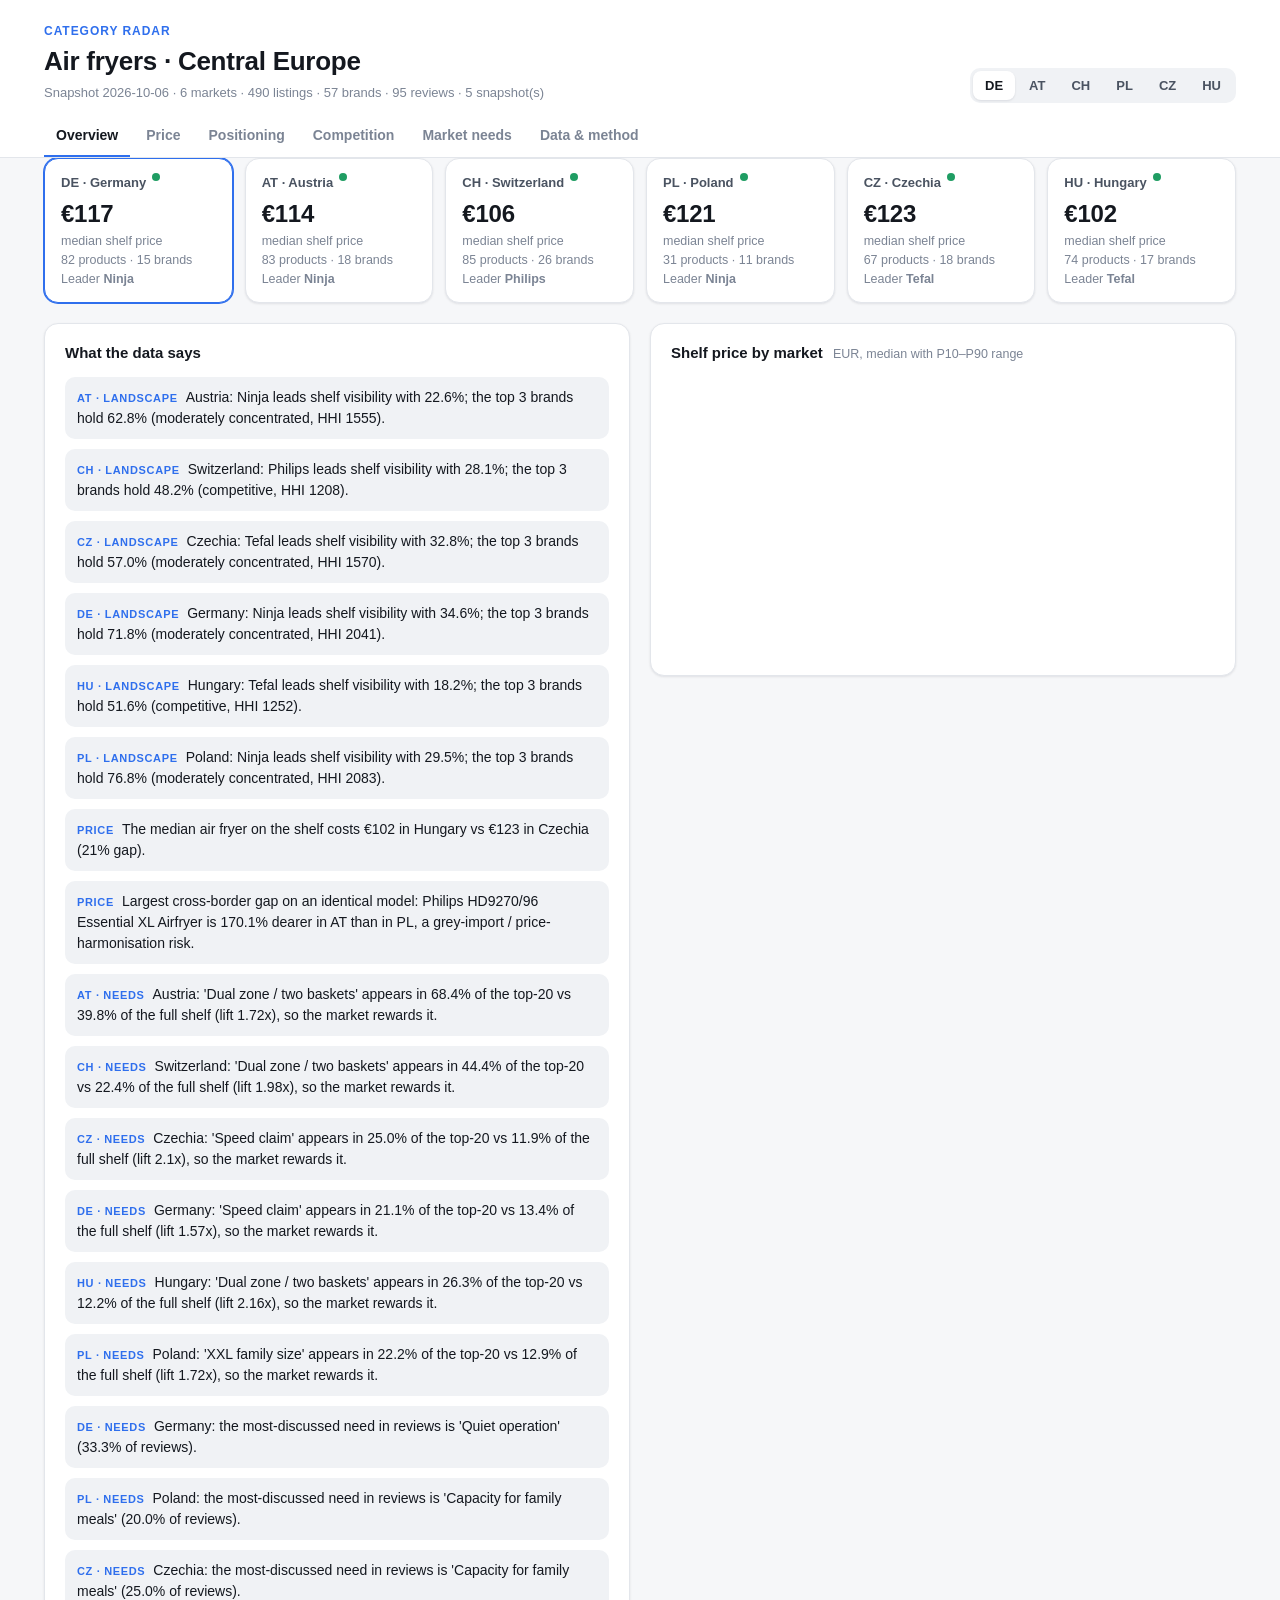
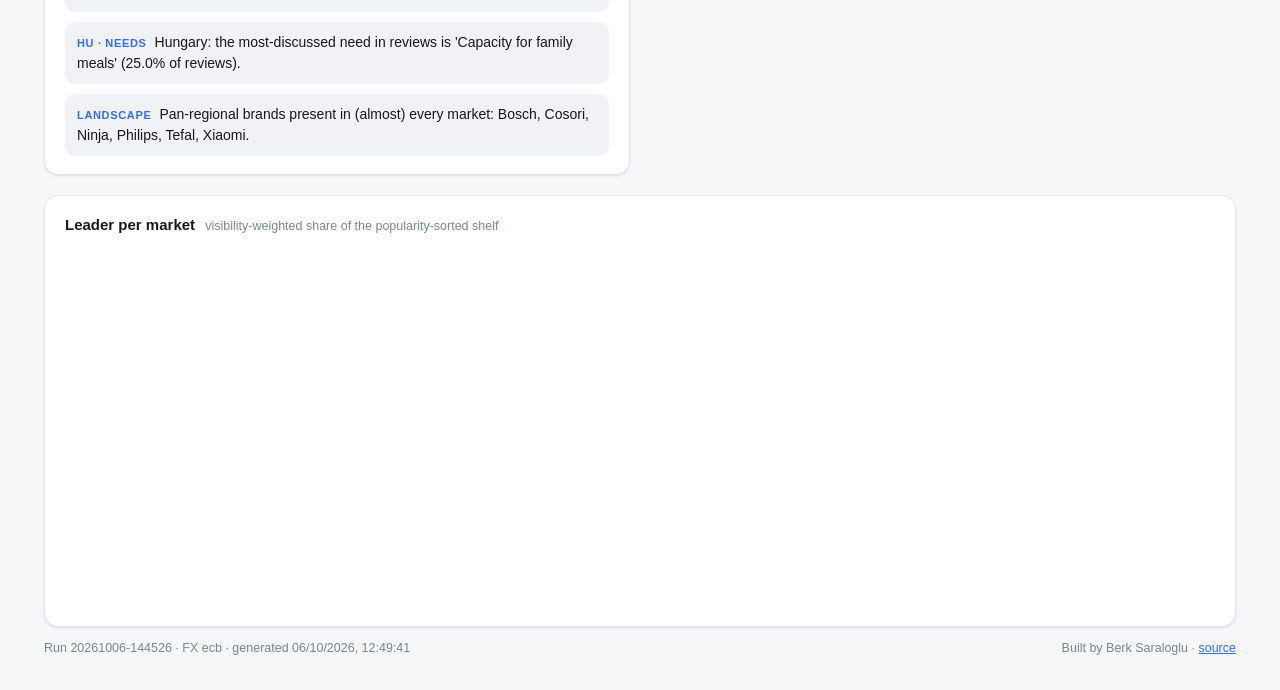
==== site/index.html @ dec70d58 "feat: initial commit for category-radar with Central Europe scrapers and intelligence dashboard" ====
<!doctype html>
<html lang="en">
<head>
  <meta charset="utf-8">
  <meta name="viewport" content="width=device-width, initial-scale=1">
  <title>Category Radar · Air fryers in Central Europe</title>
  <meta name="description" content="Price, positioning, competitive landscape and market needs for air fryers across DE, AT, CH, PL, CZ and HU, built from public shelf data.">
  <link rel="icon" href="data:image/svg+xml,%3Csvg xmlns='http://www.w3.org/2000/svg' viewBox='0 0 32 32'%3E%3Ccircle cx='16' cy='16' r='14' fill='none' stroke='%232f6fed' stroke-width='3'/%3E%3Ccircle cx='16' cy='16' r='7' fill='none' stroke='%232f6fed' stroke-width='3'/%3E%3Cpath d='M16 16 L27 7' stroke='%232f6fed' stroke-width='3'/%3E%3C/svg%3E">
  <link rel="stylesheet" href="styles.css">
</head>
<body>
  <div id="sample-banner" class="banner" hidden>Synthetic sample data for layout preview only. Run <code>radar run</code> to load real market data.</div>

  <header class="top">
    <div class="wrap">
      <div class="title-row">
        <div>
          <p class="eyebrow">Category Radar</p>
          <h1 id="title">Air fryers · Central Europe</h1>
          <p class="sub" id="subtitle">Loading…</p>
        </div>
        <div class="market-picker" role="radiogroup" aria-label="Market" id="market-picker"></div>
      </div>
      <nav class="tabs" role="tablist" id="tabs">
        <button role="tab" data-tab="overview" aria-selected="true">Overview</button>
        <button role="tab" data-tab="price">Price</button>
        <button role="tab" data-tab="positioning">Positioning</button>
        <button role="tab" data-tab="landscape">Competition</button>
        <button role="tab" data-tab="needs">Market needs</button>
        <button role="tab" data-tab="data">Data &amp; method</button>
      </nav>
    </div>
  </header>

  <main class="wrap">
    <!-- OVERVIEW -->
    <section data-panel="overview">
      <div class="kpis" id="kpis"></div>
      <div class="grid two">
        <article class="card">
          <h2>What the data says</h2>
          <ul class="insights" id="insights"></ul>
        </article>
        <article class="card">
          <h2>Shelf price by market <span class="hint">EUR, median with P10–P90 range</span></h2>
          <div class="chart"><canvas id="c-market-price"></canvas></div>
        </article>
      </div>
      <article class="card">
        <h2>Leader per market <span class="hint">visibility-weighted share of the popularity-sorted shelf</span></h2>
        <div class="chart tall"><canvas id="c-leaders"></canvas></div>
      </article>
    </section>

    <!-- PRICE -->
    <section data-panel="price" hidden>
      <div class="grid two">
        <article class="card">
          <h2>Price distribution · <span class="mk"></span> <span class="hint">EUR, number of products</span></h2>
          <div class="chart"><canvas id="c-hist"></canvas></div>
        </article>
        <article class="card">
          <h2>Price trend <span class="hint">median of the top 20, EUR</span></h2>
          <div class="chart"><canvas id="c-trend"></canvas></div>
          <p class="note" id="trend-note"></p>
        </article>
      </div>
      <article class="card">
        <h2>Brand price index <span class="hint">brand median ÷ market median × 100; 100 = market median</span></h2>
        <div class="table-wrap"><table class="heat" id="t-index"></table></div>
      </article>
      <article class="card">
        <h2>Same model, different price <span class="hint">identical models in 3+ markets, EUR at ECB rates</span></h2>
        <div class="table-wrap"><table id="t-cross"></table></div>
      </article>
      <div class="grid two">
        <article class="card">
          <h2>Price ladder · <span class="mk"></span></h2>
          <div class="table-wrap scroll"><table id="t-ladder"></table></div>
        </article>
        <article class="card">
          <h2>Price movers <span class="hint">±5% or more since the previous snapshot</span></h2>
          <div class="table-wrap scroll"><table id="t-movers"></table></div>
        </article>
      </div>
    </section>

    <!-- POSITIONING -->
    <section data-panel="positioning" hidden>
      <article class="card">
        <div class="card-head">
          <h2>Brand positioning map · <span class="mk"></span> <span class="hint">bubble size = shelf visibility</span></h2>
          <label class="select">Y axis
            <select id="y-metric">
              <option value="avg_rating">Average user rating</option>
              <option value="claims_per_product">Claims per product (feature richness)</option>
              <option value="median_capacity_l">Median capacity (litres)</option>
              <option value="dual_zone_share">Dual-zone share (%)</option>
            </select>
          </label>
        </div>
        <div class="chart xl"><canvas id="c-map"></canvas></div>
        <p class="note">X axis: price index (100 = market median). Top-right is premium and well rated. Bottom-right is premium priced without the proof to back it.</p>
      </article>
      <div class="grid two">
        <article class="card">
          <h2>Claim ownership · <span class="mk"></span> <span class="hint">% of each brand's range carrying the claim</span></h2>
          <div class="table-wrap"><table class="heat" id="t-claims"></table></div>
        </article>
        <article class="card">
          <h2>Tier mix · <span class="mk"></span> <span class="hint">products per price tier</span></h2>
          <div class="chart tall"><canvas id="c-tiers"></canvas></div>
        </article>
      </div>
    </section>

    <!-- LANDSCAPE -->
    <section data-panel="landscape" hidden>
      <article class="card">
        <h2>Share of shelf vs share of voice · <span class="mk"></span> <span class="hint">visibility share vs share of all user ratings</span></h2>
        <div class="chart tall"><canvas id="c-shares"></canvas></div>
      </article>
      <div class="grid two">
        <article class="card">
          <h2>Concentration by market <span class="hint">HHI on visibility share; above 2,500 is highly concentrated</span></h2>
          <div class="chart"><canvas id="c-hhi"></canvas></div>
        </article>
        <article class="card">
          <h2>Brand footprint <span class="hint">pan-regional players vs local champions</span></h2>
          <div class="table-wrap scroll"><table class="matrix" id="t-footprint"></table></div>
        </article>
      </div>
      <article class="card">
        <h2>Brand scorecard · <span class="mk"></span></h2>
        <div class="table-wrap"><table id="t-brands"></table></div>
      </article>
    </section>

    <!-- NEEDS -->
    <section data-panel="needs" hidden>
      <div class="grid two">
        <article class="card">
          <h2>What the shelf rewards · <span class="mk"></span> <span class="hint">share of top-20 vs whole shelf</span></h2>
          <div class="chart tall"><canvas id="c-lift"></canvas></div>
          <p class="note">Lift above 1.0x means the feature is over-represented among the best sellers (revealed preference).</p>
        </article>
        <article class="card">
          <h2>What buyers talk about · <span class="mk"></span> <span class="hint">% of reviews mentioning each need</span></h2>
          <div class="chart tall"><canvas id="c-salience"></canvas></div>
          <p class="note" id="salience-note"></p>
        </article>
      </div>
      <div class="grid two">
        <article class="card">
          <h2>Capacity sweet spot</h2>
          <div class="table-wrap"><table id="t-capacity"></table></div>
        </article>
        <article class="card">
          <h2>Hard demand signals <span class="hint">units bought in the last 90 days (Ceneo)</span></h2>
          <div class="table-wrap scroll"><table id="t-demand"></table></div>
        </article>
      </div>
    </section>

    <!-- DATA -->
    <section data-panel="data" hidden>
      <article class="card">
        <h2>Channels in this snapshot</h2>
        <div class="table-wrap"><table id="t-channels"></table></div>
      </article>
      <article class="card">
        <h2>Method</h2>
        <dl class="method">
          <dt>Shelf</dt><dd>Each market's dominant price-comparison engine (or its leading retailer), category page sorted by popularity. List position is treated as popularity rank.</dd>
          <dt>Visibility share</dt><dd>Brand share of the shelf, weighted 1/log₂(rank+1): rank 1 counts 1.0, rank 3 counts 0.5, rank 15 counts 0.25.</dd>
          <dt>Share of voice</dt><dd>Brand share of all user ratings on the shelf, a proxy for installed base and historic sales.</dd>
          <dt>Price index</dt><dd>Brand median price ÷ market median price × 100, using the lowest offer price per product and ECB reference rates.</dd>
          <dt>Price tiers</dt><dd>Percentiles within each market: Entry ≤ P25 &lt; Mainstream ≤ P60 &lt; Premium ≤ P90 &lt; Super-premium.</dd>
          <dt>Claims</dt><dd>Multilingual (DE/PL/CS/HU) regex taxonomy run over titles, spec lines and retailer copy. Defined in the category YAML.</dd>
          <dt>Feature lift</dt><dd>Share of top-20 products carrying a claim ÷ share of all products carrying it.</dd>
          <dt>Market needs</dt><dd>Review texts from the top products' structured data (schema.org), tagged with a multilingual needs lexicon. Salience = % of reviews mentioning the need.</dd>
          <dt>Ethics</dt><dd>Public pages only, robots.txt respected, ≥4 s between requests per host, no logins, no CAPTCHA or bot-wall circumvention. Blocked channels are reported, not forced.</dd>
        </dl>
      </article>
      <article class="card">
        <div class="card-head">
          <h2>All listings · <span class="mk"></span></h2>
          <input type="search" id="q" placeholder="Filter by brand or model…" aria-label="Filter listings">
        </div>
        <div class="table-wrap scroll tall"><table id="t-listings"></table></div>
      </article>
    </section>
  </main>

  <footer class="wrap foot">
    <span id="foot-meta"></span>
    <span>Built by Berk Saraloglu · <a href="https://github.com/saralogy/category-radar">source</a></span>
  </footer>

  <script src="vendor/chart.umd.min.js"></script>
  <script src="app.js"></script>
</body>
</html>
---- site/styles.css ----
:root {
  --bg: #f6f7f9;
  --surface: #ffffff;
  --surface-2: #f0f2f5;
  --ink: #14181f;
  --ink-2: #4a5361;
  --ink-3: #7b8494;
  --line: #e3e6eb;
  --accent: #2f6fed;
  --accent-soft: #e6eefe;
  --good: #1f9d63;
  --bad: #d64545;
  --warn: #c98a12;
  --radius: 14px;
  --shadow: 0 1px 2px rgba(16, 24, 40, .04), 0 1px 3px rgba(16, 24, 40, .06);
  --font: ui-sans-serif, -apple-system, BlinkMacSystemFont, "Segoe UI", Inter, Roboto, "Helvetica Neue", Arial, sans-serif;
  --mono: ui-monospace, SFMono-Regular, Menlo, Consolas, monospace;
  color-scheme: light;
}
@media (prefers-color-scheme: dark) {
  :root:not([data-theme="light"]) {
    --bg: #0e1116; --surface: #161a21; --surface-2: #1d222b; --ink: #e8ebf0; --ink-2: #b1b8c4;
    --ink-3: #7f8896; --line: #2a303b; --accent: #6d9bff; --accent-soft: #1d2a45;
    --good: #3ccf8e; --bad: #ff6b6b; --warn: #f2b84b; color-scheme: dark;
    --shadow: none;
  }
}
:root[data-theme="dark"] {
  --bg: #0e1116; --surface: #161a21; --surface-2: #1d222b; --ink: #e8ebf0; --ink-2: #b1b8c4;
  --ink-3: #7f8896; --line: #2a303b; --accent: #6d9bff; --accent-soft: #1d2a45;
  --good: #3ccf8e; --bad: #ff6b6b; --warn: #f2b84b; color-scheme: dark; --shadow: none;
}

* { box-sizing: border-box; }
[hidden] { display: none !important; }
html { -webkit-text-size-adjust: 100%; }
body { margin: 0; background: var(--bg); color: var(--ink); font: 15px/1.5 var(--font); }
a { color: var(--accent); }
code { font-family: var(--mono); font-size: .9em; }
.wrap { max-width: 1240px; margin: 0 auto; padding: 0 24px; }

.banner { background: var(--bad); color: #fff; text-align: center; padding: 8px 16px; font-size: 13px; font-weight: 600; }
.banner code { background: rgba(255,255,255,.18); padding: 1px 6px; border-radius: 4px; }

.top { background: var(--surface); border-bottom: 1px solid var(--line); position: sticky; top: 0; z-index: 10; }
.title-row { display: flex; gap: 24px; justify-content: space-between; align-items: flex-end; padding: 22px 0 14px; flex-wrap: wrap; }
.eyebrow { margin: 0; color: var(--accent); font-weight: 700; letter-spacing: .08em; text-transform: uppercase; font-size: 12px; }
h1 { margin: 2px 0 2px; font-size: 26px; letter-spacing: -.01em; }
.sub { margin: 0; color: var(--ink-3); font-size: 13px; }

.market-picker { display: inline-flex; background: var(--surface-2); border-radius: 10px; padding: 3px; gap: 2px; flex-wrap: wrap; }
.market-picker button { border: 0; background: transparent; color: var(--ink-2); font: 600 13px var(--font); padding: 7px 12px; border-radius: 8px; cursor: pointer; }
.market-picker button[aria-checked="true"] { background: var(--surface); color: var(--ink); box-shadow: var(--shadow); }
.market-picker button:focus-visible, .tabs button:focus-visible { outline: 2px solid var(--accent); outline-offset: 2px; }

.tabs { display: flex; gap: 4px; overflow-x: auto; scrollbar-width: none; }
.tabs::-webkit-scrollbar { display: none; }
.tabs button { border: 0; background: none; color: var(--ink-3); font: 600 14px var(--font); padding: 10px 12px 12px; cursor: pointer; border-bottom: 2px solid transparent; white-space: nowrap; }
.tabs button[aria-selected="true"] { color: var(--ink); border-bottom-color: var(--accent); }

main { padding: 24px 24px 8px; }
section { display: grid; gap: 20px; }
.grid { display: grid; gap: 20px; }
.grid.two { grid-template-columns: repeat(2, minmax(0, 1fr)); align-items: start; }
@media (max-width: 900px) { .grid.two { grid-template-columns: 1fr; } }

.card { background: var(--surface); border: 1px solid var(--line); border-radius: var(--radius); padding: 18px 20px; box-shadow: var(--shadow); min-width: 0; }
.card h2 { font-size: 15px; margin: 0 0 12px; font-weight: 650; }
.card-head { display: flex; justify-content: space-between; align-items: center; gap: 12px; flex-wrap: wrap; margin-bottom: 12px; }
.card-head h2 { margin: 0; }
.hint { color: var(--ink-3); font-weight: 400; font-size: 12.5px; margin-left: 6px; }
.note { color: var(--ink-3); font-size: 12.5px; margin: 10px 0 0; }

.chart { position: relative; height: 280px; }
.chart.tall { height: 360px; }
.chart.xl { height: 460px; }

.kpis { display: grid; grid-template-columns: repeat(6, minmax(0, 1fr)); gap: 12px; }
@media (max-width: 1100px) { .kpis { grid-template-columns: repeat(3, minmax(0, 1fr)); } }
@media (max-width: 600px) { .kpis { grid-template-columns: repeat(2, minmax(0, 1fr)); } }
.kpi { display: flex; flex-direction: column; justify-content: flex-start; background: var(--surface); border: 1px solid var(--line); border-radius: var(--radius); padding: 14px 16px; cursor: pointer; text-align: left; font: inherit; color: inherit; box-shadow: var(--shadow); }
.kpi.active { border-color: var(--accent); box-shadow: 0 0 0 1px var(--accent); }
.kpi .flag { font-weight: 700; font-size: 13px; color: var(--ink-2); display: flex; justify-content: space-between; }
.kpi .big { font-size: 24px; font-weight: 700; margin: 4px 0 0; letter-spacing: -.01em; }
.kpi .small { color: var(--ink-3); font-size: 12.5px; }
.dot { display: inline-block; width: 8px; height: 8px; border-radius: 50%; margin-left: 6px; vertical-align: middle; }
.dot.ok { background: var(--good); } .dot.warn { background: var(--warn); } .dot.bad { background: var(--bad); }

.insights { margin: 0; padding: 0; list-style: none; display: grid; gap: 10px; }
.insights li { padding: 10px 12px; background: var(--surface-2); border-radius: 10px; font-size: 14px; }
.insights .tag { font: 700 11px var(--font); text-transform: uppercase; letter-spacing: .06em; color: var(--accent); margin-right: 8px; }

.table-wrap { overflow-x: auto; }
.table-wrap.scroll { max-height: 420px; overflow-y: auto; }
.table-wrap.scroll.tall { max-height: 640px; }
table { border-collapse: collapse; width: 100%; font-size: 13px; font-variant-numeric: tabular-nums; }
th, td { padding: 7px 10px; text-align: left; border-bottom: 1px solid var(--line); white-space: nowrap; }
th { color: var(--ink-3); font-weight: 600; font-size: 12px; position: sticky; top: 0; background: var(--surface); z-index: 1; }
td.num, th.num { text-align: right; }
td.title { white-space: normal; min-width: 220px; }
tr:hover td { background: var(--surface-2); }
table.heat td.cell { text-align: center; font-weight: 600; border-radius: 4px; }
table.matrix td { text-align: center; }
table.matrix td:first-child { text-align: left; }
.badge { display: inline-block; padding: 1px 8px; border-radius: 999px; font-size: 11.5px; font-weight: 600; background: var(--surface-2); color: var(--ink-2); }
.badge.Entry { background: #e8f5ee; color: #1b7a4c; }
.badge.Mainstream { background: #e6eefe; color: #2558c4; }
.badge.Premium { background: #fbf0dc; color: #8a5a00; }
.badge.Super-premium { background: #fbe4e4; color: #a32b2b; }
.badge.ok { background: #e8f5ee; color: #1b7a4c; } .badge.empty, .badge.missing { background: #fbf0dc; color: #8a5a00; }
.badge.blocked, .badge.error, .badge.disallowed { background: #fbe4e4; color: #a32b2b; }
.up { color: var(--bad); } .down { color: var(--good); }
.min { color: var(--good); font-weight: 700; } .max { color: var(--bad); font-weight: 700; }
.select { font-size: 13px; color: var(--ink-2); display: flex; gap: 8px; align-items: center; }
select, input[type="search"] { font: 13px var(--font); padding: 7px 10px; border: 1px solid var(--line); border-radius: 8px; background: var(--surface); color: var(--ink); }
input[type="search"] { min-width: 240px; }

.method { display: grid; grid-template-columns: 180px 1fr; gap: 8px 20px; margin: 0; font-size: 14px; }
.method dt { font-weight: 650; }
.method dd { margin: 0; color: var(--ink-2); }
@media (max-width: 600px) {
  .wrap, main { padding-left: 16px; padding-right: 16px; }
  .method { grid-template-columns: 1fr; }
  .method dd { margin-bottom: 8px; }
  input[type="search"] { min-width: 0; width: 100%; }
}
.foot { display: flex; justify-content: space-between; gap: 12px; flex-wrap: wrap; color: var(--ink-3); font-size: 12.5px; padding-top: 12px; padding-bottom: 32px; }
.empty-state { color: var(--ink-3); font-size: 13px; padding: 24px 0; text-align: center; }
@media (max-width: 700px) {
  .top { position: static; }
  .title-row { padding-top: 16px; }
  h1 { font-size: 22px; }
}
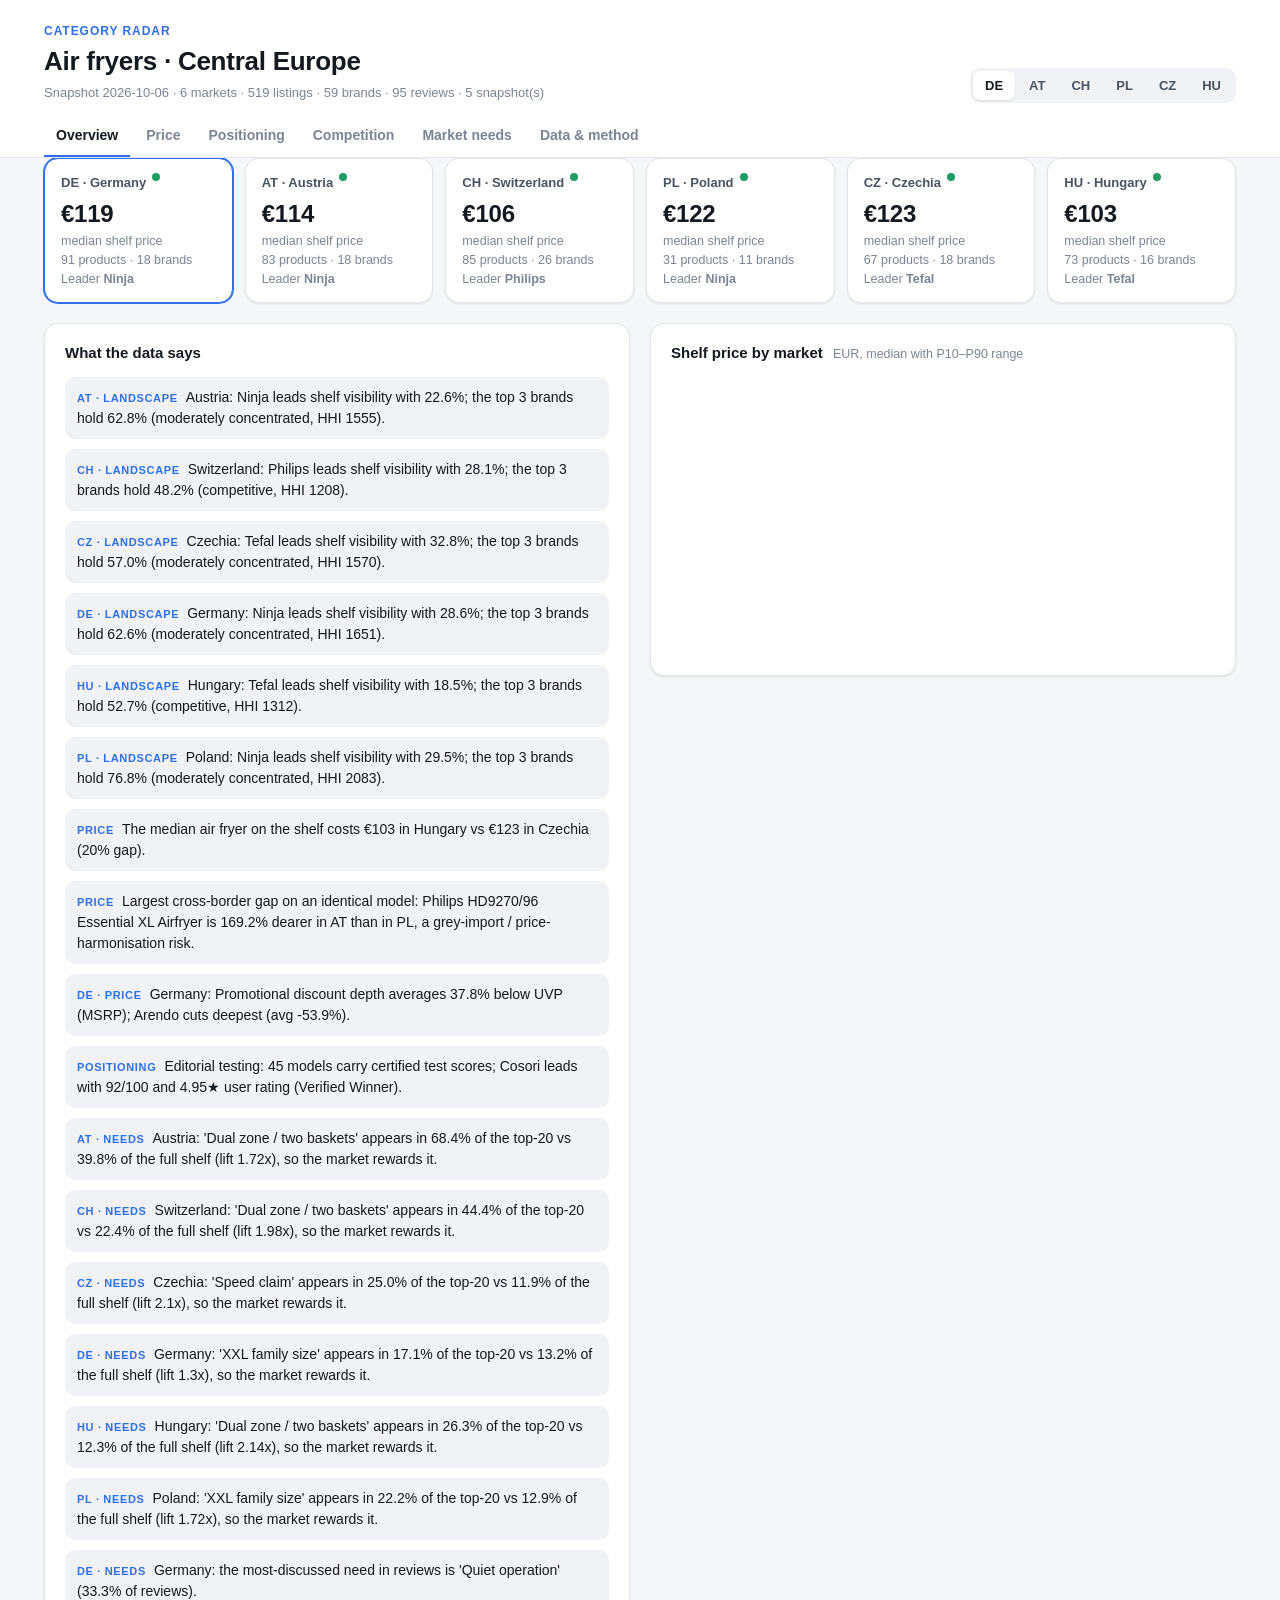
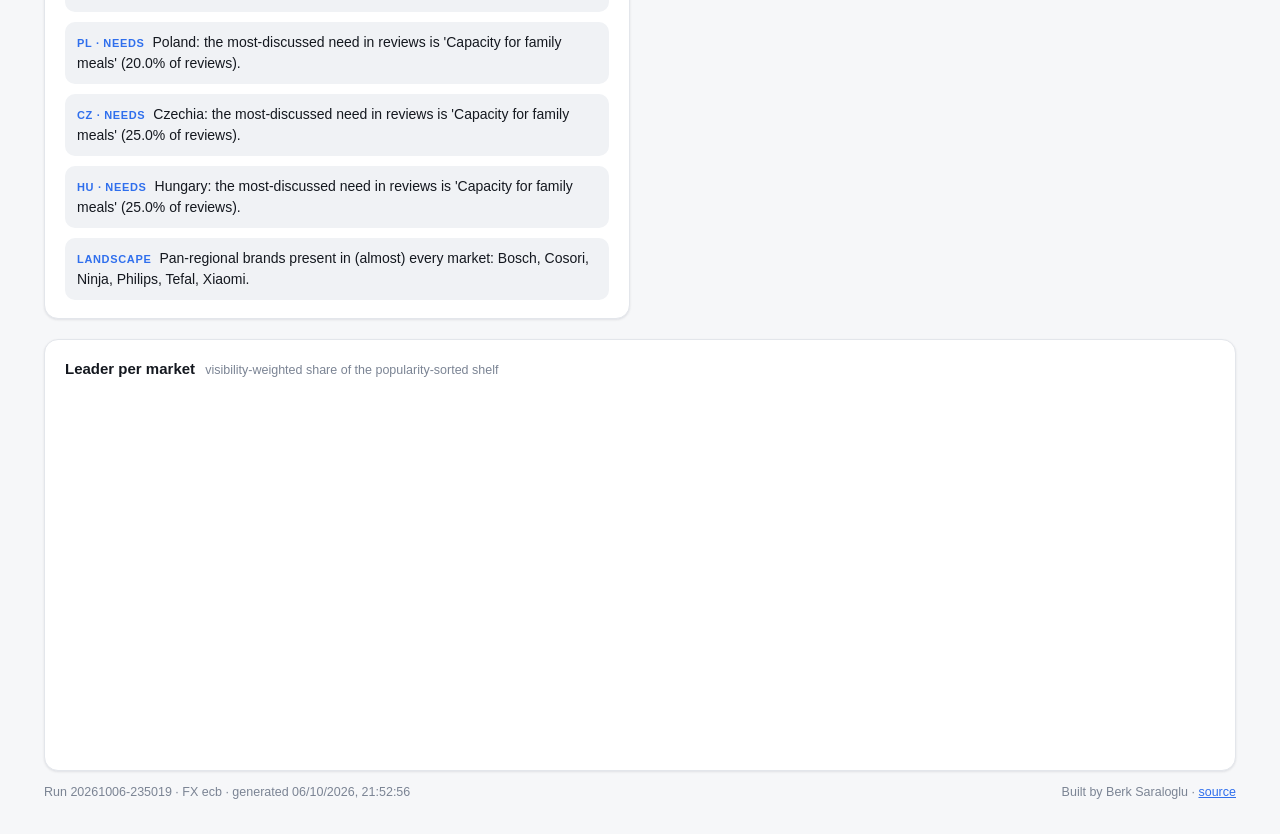
==== commit 91d10a6d: "feat: add MediaMarkt/Otto channels, promotional intensity, and editorial testing" ====
--- a/site/index.html
+++ b/site/index.html
@@ -69,6 +69,17 @@
         <h2>Brand price index <span class="hint">brand median ÷ market median × 100; 100 = market median</span></h2>
         <div class="table-wrap"><table class="heat" id="t-index"></table></div>
       </article>
+      <div class="grid two">
+        <article class="card">
+          <h2>Promotional intensity &amp; UVP erosion · <span class="mk"></span> <span class="hint">average discount depth below MSRP</span></h2>
+          <div class="chart tall"><canvas id="c-promos"></canvas></div>
+          <p class="note" id="promo-note"></p>
+        </article>
+        <article class="card">
+          <h2>Deepest retail cuts &amp; promo deals · <span class="mk"></span> <span class="hint">shelf price vs. UVP</span></h2>
+          <div class="table-wrap scroll"><table id="t-promos"></table></div>
+        </article>
+      </div>
       <article class="card">
         <h2>Same model, different price <span class="hint">identical models in 3+ markets, EUR at ECB rates</span></h2>
         <div class="table-wrap"><table id="t-cross"></table></div>
@@ -102,6 +113,23 @@
         <div class="chart xl"><canvas id="c-map"></canvas></div>
         <p class="note">X axis: price index (100 = market median). Top-right is premium and well rated. Bottom-right is premium priced without the proof to back it.</p>
       </article>
+      <article class="card">
+        <div class="card-head">
+          <h2>Editorial test scores vs. consumer satisfaction <span class="hint">Stiftung Warentest &amp; Testberichte grades vs. user star ratings</span></h2>
+          <div class="legend-pills">
+            <span class="pill win">Verified Winners (&ge; 75 &amp; &ge; 4.2★)</span>
+            <span class="pill darl">Consumer Darlings (&lt; 75 &amp; &ge; 4.2★)</span>
+            <span class="pill gem">Lab Winners / Hidden Gems (&ge; 75 &amp; &lt; 4.2★)</span>
+            <span class="pill under">Underperformers (&lt; 75 &amp; &lt; 4.2★)</span>
+          </div>
+        </div>
+        <div class="chart xl"><canvas id="c-editorial"></canvas></div>
+        <p class="note">4-Quadrant matrix: Certified lab testing score (0–100) vs. customer stars (1.0–5.0). Bubble size reflects review volume.</p>
+      </article>
+      <article class="card">
+        <h2>Certified editorial test models <span class="hint">Stiftung Warentest / Testberichte meta-scores and market pricing</span></h2>
+        <div class="table-wrap scroll"><table id="t-editorial"></table></div>
+      </article>
       <div class="grid two">
         <article class="card">
           <h2>Claim ownership · <span class="mk"></span> <span class="hint">% of each brand's range carrying the claim</span></h2>
@@ -130,6 +158,10 @@
           <div class="table-wrap scroll"><table class="matrix" id="t-footprint"></table></div>
         </article>
       </div>
+      <article class="card">
+        <h2>Omnichannel channel comparison <span class="hint">Price comparison engines vs. direct retailers (MediaMarkt, Otto, Alza)</span></h2>
+        <div class="table-wrap"><table id="t-omnichannel"></table></div>
+      </article>
       <article class="card">
         <h2>Brand scorecard · <span class="mk"></span></h2>
         <div class="table-wrap"><table id="t-brands"></table></div>
--- a/site/styles.css
+++ b/site/styles.css
@@ -111,6 +111,16 @@
 .badge.blocked, .badge.error, .badge.disallowed { background: #fbe4e4; color: #a32b2b; }
 .up { color: var(--bad); } .down { color: var(--good); }
 .min { color: var(--good); font-weight: 700; } .max { color: var(--bad); font-weight: 700; }
+.legend-pills { display: flex; gap: 8px; flex-wrap: wrap; font-size: 11.5px; }
+.pill { display: inline-block; padding: 2px 8px; border-radius: 6px; font-weight: 600; font-size: 11.5px; }
+.pill.win { background: #e8f5ee; color: #1b7a4c; }
+.pill.darl { background: #e6eefe; color: #2558c4; }
+.pill.gem { background: #fbf0dc; color: #8a5a00; }
+.pill.under { background: #fbe4e4; color: #a32b2b; }
+:root[data-theme="dark"] .pill.win, :root:not([data-theme="light"]) .pill.win { background: #133a25; color: #3ccf8e; }
+:root[data-theme="dark"] .pill.darl, :root:not([data-theme="light"]) .pill.darl { background: #1d2a45; color: #6d9bff; }
+:root[data-theme="dark"] .pill.gem, :root:not([data-theme="light"]) .pill.gem { background: #3c2d12; color: #f2b84b; }
+:root[data-theme="dark"] .pill.under, :root:not([data-theme="light"]) .pill.under { background: #3d1b1b; color: #ff6b6b; }
 .select { font-size: 13px; color: var(--ink-2); display: flex; gap: 8px; align-items: center; }
 select, input[type="search"] { font: 13px var(--font); padding: 7px 10px; border: 1px solid var(--line); border-radius: 8px; background: var(--surface); color: var(--ink); }
 input[type="search"] { min-width: 240px; }
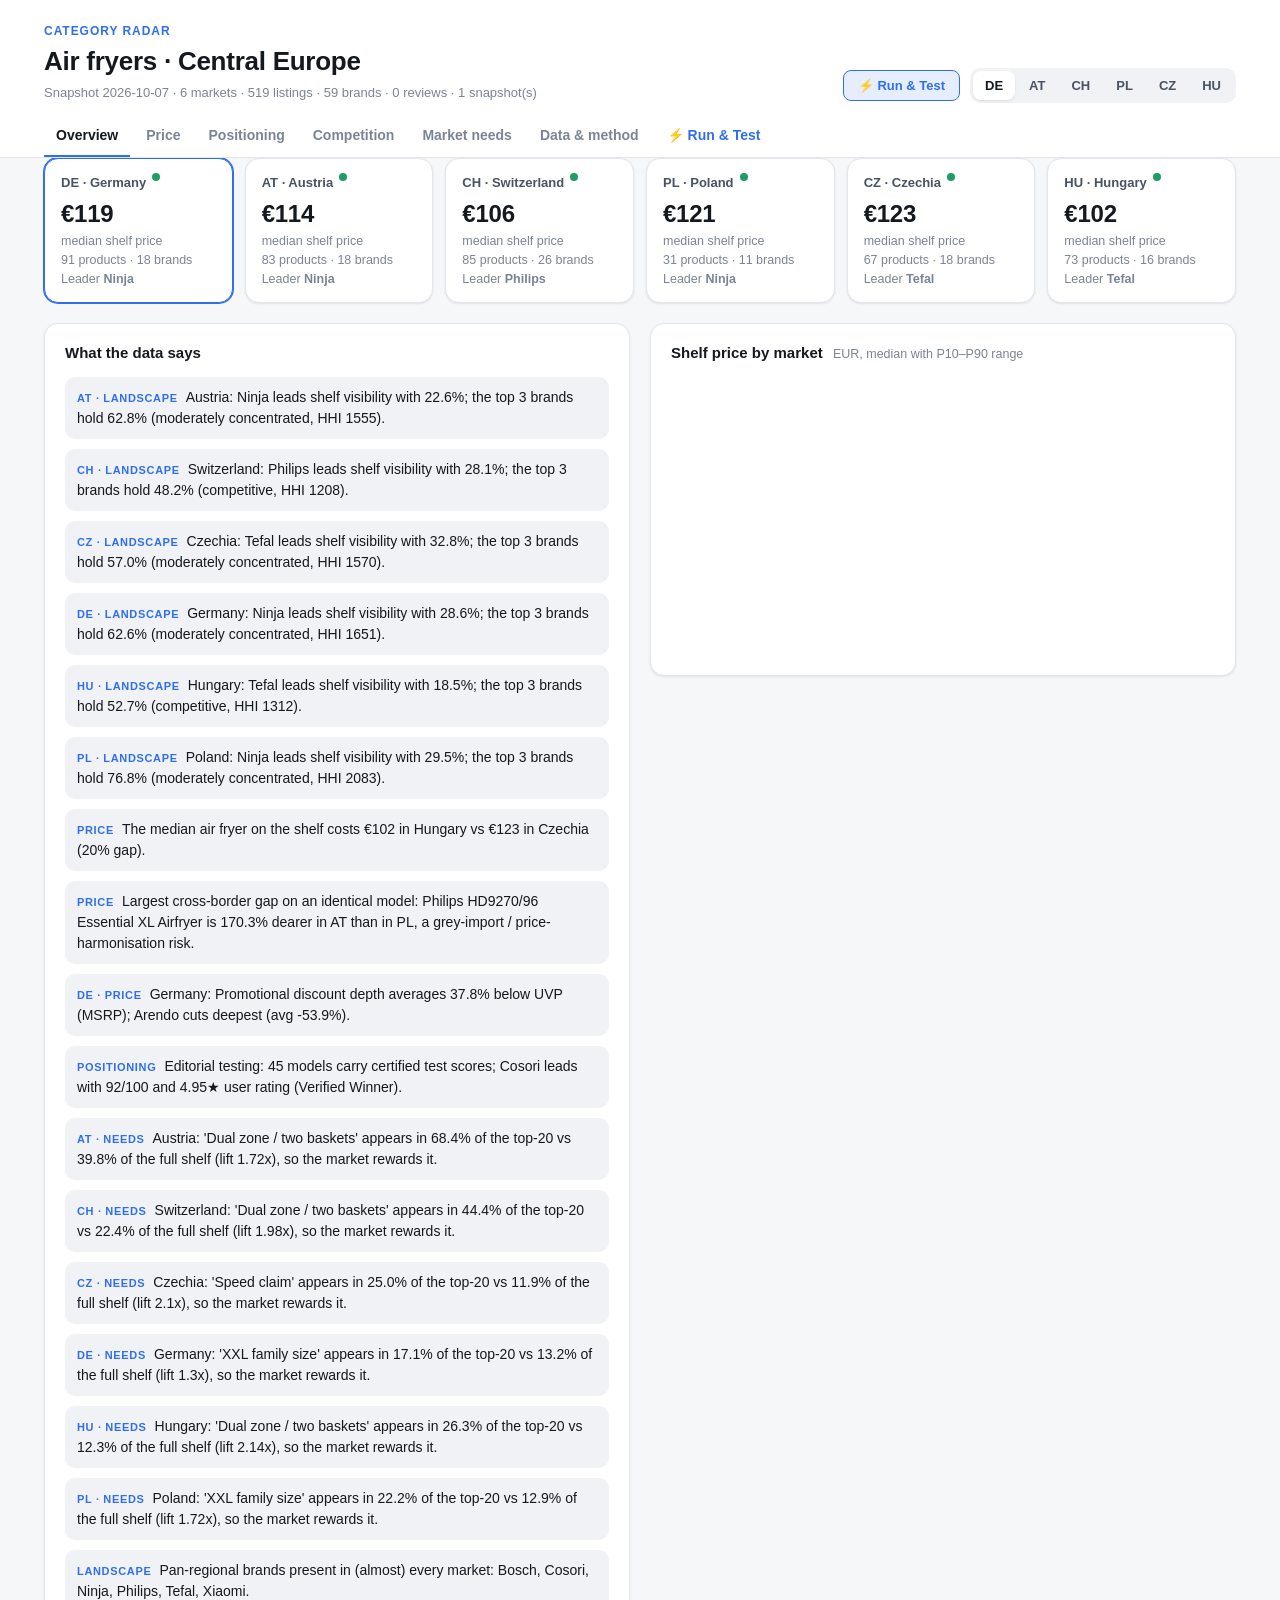
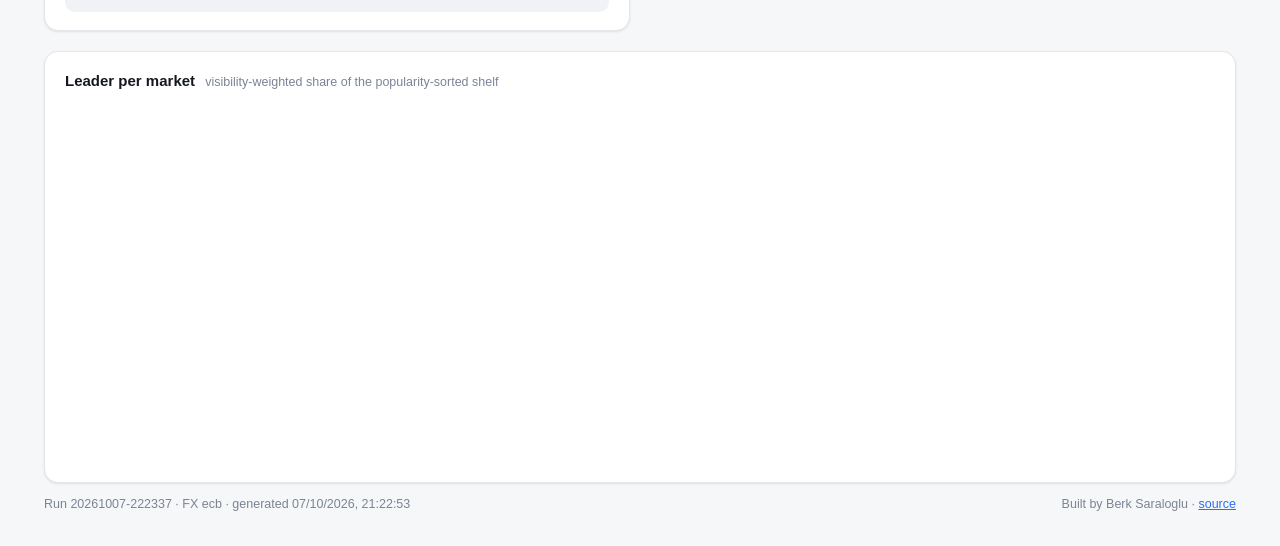
==== commit 7bbaee35: "feat: integrate interactive Operations & Help console into web dashboard" ====
--- a/site/index.html
+++ b/site/index.html
@@ -19,7 +19,10 @@
           <h1 id="title">Air fryers · Central Europe</h1>
           <p class="sub" id="subtitle">Loading…</p>
         </div>
-        <div class="market-picker" role="radiogroup" aria-label="Market" id="market-picker"></div>
+        <div class="market-picker-wrap">
+          <button id="btn-quick-ops" class="btn-ops-quick" title="Open Run & Test operations console">⚡ Run &amp; Test</button>
+          <div class="market-picker" role="radiogroup" aria-label="Market" id="market-picker"></div>
+        </div>
       </div>
       <nav class="tabs" role="tablist" id="tabs">
         <button role="tab" data-tab="overview" aria-selected="true">Overview</button>
@@ -28,6 +31,7 @@
         <button role="tab" data-tab="landscape">Competition</button>
         <button role="tab" data-tab="needs">Market needs</button>
         <button role="tab" data-tab="data">Data &amp; method</button>
+        <button role="tab" data-tab="ops" class="tab-ops">⚡ Run &amp; Test</button>
       </nav>
     </div>
   </header>
@@ -222,6 +226,295 @@
         <div class="table-wrap scroll tall"><table id="t-listings"></table></div>
       </article>
     </section>
+
+    <!-- OPERATIONS & HELP CONSOLE -->
+    <section data-panel="ops" hidden>
+      <!-- Hero Banner -->
+      <article class="card ops-hero-card">
+        <div class="ops-hero-content">
+          <div>
+            <span class="badge ops-pill">⚡ Local Operations &amp; Diagnostics</span>
+            <h2 class="ops-title">Category Radar Control &amp; Testing Console</h2>
+            <p class="ops-desc">
+              Execute, test, and monitor all Category Radar capabilities directly on your Mac. Run live scrapes, inspect channel parsers, launch REST API services, monitor health probes, and generate executive briefings.
+            </p>
+          </div>
+          <div class="ops-env-badges">
+            <div class="env-item"><span class="env-label">CLI Binary</span><code>.venv/bin/radar</code></div>
+            <div class="env-item"><span class="env-label">Python Runtime</span><code>3.13 (.venv)</code></div>
+            <div class="env-item"><span class="env-label">Primary Store</span><code>data/radar.sqlite</code></div>
+            <div class="env-item"><span class="env-label">Configuration</span><code>config/airfryer.yaml</code></div>
+          </div>
+        </div>
+      </article>
+
+      <!-- Live Service Diagnostics & Dynamic Command Builder -->
+      <div class="grid two">
+        <article class="card">
+          <div class="card-head">
+            <h2>Live Service Diagnostics <span class="hint">real-time probe interrogator</span></h2>
+            <span id="probe-status-badge" class="badge">Idle</span>
+          </div>
+          <p class="note" style="margin-top:0; margin-bottom:14px;">Interrogate local daemons directly from this browser session to verify API or health monitoring status.</p>
+          <div class="probe-actions">
+            <button id="btn-probe-health" class="btn-action">🩺 Ping Health Probe (:8765 or /health)</button>
+            <button id="btn-probe-api" class="btn-action">🌐 Ping REST API (/api/v1)</button>
+            <button id="btn-probe-ready" class="btn-action">🛡️ Check Readiness Probe</button>
+          </div>
+          <div id="probe-output-wrap" class="probe-output-wrap" hidden>
+            <div class="probe-output-head">
+              <span id="probe-endpoint-label">Probe Output</span>
+              <button id="btn-clear-probe" class="btn-text">Clear</button>
+            </div>
+            <pre id="probe-output-pre"><code>{}</code></pre>
+          </div>
+        </article>
+
+        <!-- Dynamic Command Generator -->
+        <article class="card">
+          <div class="card-head">
+            <h2>Command Builder <span class="hint">configure &amp; copy custom radar CLI commands</span></h2>
+          </div>
+          <div class="builder-form">
+            <div class="builder-row">
+              <label class="select">Action
+                <select id="builder-action">
+                  <option value="doctor">radar doctor (Verify scrapers &amp; channels)</option>
+                  <option value="run">radar run (Collect shelf data &amp; analyze)</option>
+                  <option value="report">radar report (Generate executive brief)</option>
+                  <option value="api">radar api (Start FastAPI REST service)</option>
+                  <option value="health">radar health (Start monitoring daemon)</option>
+                  <option value="serve">radar serve (Start dashboard web server)</option>
+                  <option value="export">radar export (Rebuild JSON &amp; CSVs)</option>
+                  <option value="migrate">radar migrate (Run Alembic migrations)</option>
+                  <option value="mkdocs">mkdocs serve (Serve documentation site)</option>
+                  <option value="pytest">pytest (Run test suite &amp; coverage)</option>
+                </select>
+              </label>
+            </div>
+            <div class="builder-row grid-sub" id="builder-options-row">
+              <label class="select" id="builder-channel-wrap">Channel
+                <select id="builder-channel">
+                  <option value="">All channels (8 CE channels)</option>
+                  <option value="geizhals_de">geizhals_de (DE · Geizhals)</option>
+                  <option value="otto_de">otto_de (DE · Otto)</option>
+                  <option value="mediamarkt_de">mediamarkt_de (DE · MediaMarkt)</option>
+                  <option value="geizhals_at">geizhals_at (AT · Geizhals)</option>
+                  <option value="toppreise_ch">toppreise_ch (CH · Toppreise)</option>
+                  <option value="ceneo_pl">ceneo_pl (PL · Ceneo)</option>
+                  <option value="alza_cz">alza_cz (CZ · Alza)</option>
+                  <option value="arukereso_hu">arukereso_hu (HU · Árukereső)</option>
+                </select>
+              </label>
+              <div class="builder-flags" id="builder-flags">
+                <label class="checkbox-label" id="lbl-flag-async"><input type="checkbox" id="chk-async" checked> <code>--async</code> (concurrent)</label>
+                <label class="checkbox-label" id="lbl-flag-verbose"><input type="checkbox" id="chk-verbose"> <code>-v</code> (verbose)</label>
+                <label class="checkbox-label" id="lbl-flag-noreviews"><input type="checkbox" id="chk-noreviews"> <code>--no-reviews</code></label>
+              </div>
+            </div>
+            <div class="cmd-display-box">
+              <code id="builder-cmd-text">radar run --async</code>
+              <button class="btn-copy" id="btn-builder-copy" title="Copy to clipboard">📋 Copy</button>
+            </div>
+            <p class="note" id="builder-note">Concurrent scrape across all configured channels via httpx.</p>
+          </div>
+        </article>
+      </div>
+
+      <!-- Playbook Guides (8 Cards) -->
+      <article class="card">
+        <h2>Operations &amp; Testing Playbooks <span class="hint">1-click copyable workflows for your terminal</span></h2>
+        <div class="playbooks-grid">
+
+          <div class="playbook-item">
+            <div class="playbook-head">
+              <span class="playbook-icon">🩺</span>
+              <div>
+                <h3>Channel Health &amp; Diagnostics</h3>
+                <p>Verify live network scrapers, anti-bot detection, and HTML selectors without updating the database.</p>
+              </div>
+            </div>
+            <div class="code-box">
+              <code>radar doctor --channels geizhals_de</code>
+              <button class="btn-copy" data-copy="radar doctor --channels geizhals_de">📋 Copy</button>
+            </div>
+            <div class="code-box" style="margin-top:6px;">
+              <code>radar doctor</code>
+              <button class="btn-copy" data-copy="radar doctor">📋 Copy</button>
+            </div>
+            <p class="hint-small">Doctor fetches page 1 and verifies products, pricing, and currency parsing.</p>
+          </div>
+
+          <div class="playbook-item">
+            <div class="playbook-head">
+              <span class="playbook-icon">🚀</span>
+              <div>
+                <h3>Data Ingestion &amp; Scraping</h3>
+                <p>Collect live listings across Central Europe, run price &amp; claim analytics, and update the database.</p>
+              </div>
+            </div>
+            <div class="code-box">
+              <code>radar run --async</code>
+              <button class="btn-copy" data-copy="radar run --async">📋 Copy</button>
+            </div>
+            <div class="code-box" style="margin-top:6px;">
+              <code>radar run --channels geizhals_de --no-reviews</code>
+              <button class="btn-copy" data-copy="radar run --channels geizhals_de --no-reviews">📋 Copy</button>
+            </div>
+            <p class="hint-small">Use <code>--async</code> for concurrent fetching or specify single channels for quick tests.</p>
+          </div>
+
+          <div class="playbook-item">
+            <div class="playbook-head">
+              <span class="playbook-icon">📊</span>
+              <div>
+                <h3>Executive Intelligence Briefing</h3>
+                <p>Generate a C-level category report in terminal Markdown and printable standalone HTML.</p>
+              </div>
+            </div>
+            <div class="code-box">
+              <code>radar report</code>
+              <button class="btn-copy" data-copy="radar report">📋 Copy</button>
+            </div>
+            <div class="playbook-links">
+              <a href="data/executive_brief.html" target="_blank" class="btn-link">📄 Open Latest HTML Dossier ↗</a>
+            </div>
+            <p class="hint-small">Outputs to <code>data/exports/executive_brief_&lt;date&gt;.html</code> with full pricing and competitor breakdown.</p>
+          </div>
+
+          <div class="playbook-item">
+            <div class="playbook-head">
+              <span class="playbook-icon">🌐</span>
+              <div>
+                <h3>FastAPI REST Service</h3>
+                <p>Launch the high-performance REST API with interactive Swagger / OpenAPI documentation.</p>
+              </div>
+            </div>
+            <div class="code-box">
+              <code>radar api --port 8000</code>
+              <button class="btn-copy" data-copy="radar api --port 8000">📋 Copy</button>
+            </div>
+            <div class="playbook-links">
+              <a href="/docs" target="_blank" class="btn-link">🚀 Open Swagger UI Docs ↗</a>
+              <a href="/api/v1/listings?limit=10" target="_blank" class="btn-link">View Sample API JSON ↗</a>
+            </div>
+            <p class="hint-small">Endpoints for listings, price indices, market landscapes, and brand scorecards.</p>
+          </div>
+
+          <div class="playbook-item">
+            <div class="playbook-head">
+              <span class="playbook-icon">🛡️</span>
+              <div>
+                <h3>Health Daemon &amp; Probes</h3>
+                <p>Run standalone health daemon for 24/7 uptime monitoring and Kubernetes-style readiness checks.</p>
+              </div>
+            </div>
+            <div class="code-box">
+              <code>radar health --port 8765</code>
+              <button class="btn-copy" data-copy="radar health --port 8765">📋 Copy</button>
+            </div>
+            <div class="code-box" style="margin-top:6px;">
+              <code>curl -s http://127.0.0.1:8765/health | jq .</code>
+              <button class="btn-copy" data-copy="curl -s http://127.0.0.1:8765/health | jq .">📋 Copy</button>
+            </div>
+            <p class="hint-small">Monitors SQLite database size, last run completion status, and disk space.</p>
+          </div>
+
+          <div class="playbook-item">
+            <div class="playbook-head">
+              <span class="playbook-icon">🖥️</span>
+              <div>
+                <h3>Interactive Web Dashboard</h3>
+                <p>Run the local static dashboard HTTP server or export portable data bundles.</p>
+              </div>
+            </div>
+            <div class="code-box">
+              <code>radar serve --port 8000</code>
+              <button class="btn-copy" data-copy="radar serve --port 8000">📋 Copy</button>
+            </div>
+            <div class="code-box" style="margin-top:6px;">
+              <code>radar export</code>
+              <button class="btn-copy" data-copy="radar export">📋 Copy</button>
+            </div>
+            <p class="hint-small">Auto-opens <code>http://127.0.0.1:8000</code> with real-time Chart.js visualisations.</p>
+          </div>
+
+          <div class="playbook-item">
+            <div class="playbook-head">
+              <span class="playbook-icon">📚</span>
+              <div>
+                <h3>MkDocs Documentation Site</h3>
+                <p>Browse 13 comprehensive architecture guides, runbooks, schemas, and ADRs.</p>
+              </div>
+            </div>
+            <div class="code-box">
+              <code>mkdocs serve</code>
+              <button class="btn-copy" data-copy="mkdocs serve">📋 Copy</button>
+            </div>
+            <div class="code-box" style="margin-top:6px;">
+              <code>mkdocs build</code>
+              <button class="btn-copy" data-copy="mkdocs build">📋 Copy</button>
+            </div>
+            <p class="hint-small">Builds static site to <code>site_docs/</code> avoiding collision with the web dashboard.</p>
+          </div>
+
+          <div class="playbook-item">
+            <div class="playbook-head">
+              <span class="playbook-icon">🧪</span>
+              <div>
+                <h3>Test Suite &amp; Quality Checks</h3>
+                <p>Run unit, integration, and coverage test verification (enforcing &ge;60% coverage threshold).</p>
+              </div>
+            </div>
+            <div class="code-box">
+              <code>pytest</code>
+              <button class="btn-copy" data-copy="pytest">📋 Copy</button>
+            </div>
+            <div class="code-box" style="margin-top:6px;">
+              <code>pytest --cov=category_radar --cov-report=term-missing</code>
+              <button class="btn-copy" data-copy="pytest --cov=category_radar --cov-report=term-missing">📋 Copy</button>
+            </div>
+            <p class="hint-small">56 automated tests verifying adapters, resilience, database, and analytics.</p>
+          </div>
+
+        </div>
+      </article>
+
+      <!-- Direct Data Downloads & Exports -->
+      <article class="card">
+        <h2>Data Artifacts &amp; Direct Downloads <span class="hint">portable exports from the latest market snapshot</span></h2>
+        <div class="exports-grid">
+          <a href="data/radar.json" download class="export-chip">
+            <span class="chip-icon">📊</span>
+            <div>
+              <strong>radar.json</strong>
+              <span>Full dashboard bundle (insights + listings)</span>
+            </div>
+          </a>
+          <a href="data/executive_brief.html" target="_blank" class="export-chip">
+            <span class="chip-icon">📄</span>
+            <div>
+              <strong>executive_brief.html</strong>
+              <span>Standalone printable executive dossier</span>
+            </div>
+          </a>
+          <a href="data/listings.csv" download class="export-chip">
+            <span class="chip-icon">📑</span>
+            <div>
+              <strong>listings.csv</strong>
+              <span>All normalized shelf listings with claims</span>
+            </div>
+          </a>
+          <a href="data/brands.csv" download class="export-chip">
+            <span class="chip-icon">🏷️</span>
+            <div>
+              <strong>brands.csv</strong>
+              <span>Brand scorecards &amp; price index matrix</span>
+            </div>
+          </a>
+        </div>
+      </article>
+    </section>
   </main>
 
   <footer class="wrap foot">
--- a/site/styles.css
+++ b/site/styles.css
@@ -141,3 +141,63 @@
   .title-row { padding-top: 16px; }
   h1 { font-size: 22px; }
 }
+
+/* Operations Console & Help Hub */
+.market-picker-wrap { display: flex; align-items: center; gap: 10px; flex-wrap: wrap; }
+.btn-ops-quick { border: 1px solid var(--accent); background: var(--accent-soft); color: var(--accent); font: 700 13px var(--font); padding: 7px 14px; border-radius: 8px; cursor: pointer; transition: all .15s ease; }
+.btn-ops-quick:hover { background: var(--accent); color: #fff; box-shadow: 0 2px 8px rgba(47, 111, 237, 0.25); }
+.tab-ops { color: var(--accent) !important; font-weight: 700 !important; }
+
+.ops-hero-card { border-left: 4px solid var(--accent); }
+.ops-hero-content { display: grid; grid-template-columns: 1fr auto; gap: 24px; align-items: center; }
+@media (max-width: 800px) { .ops-hero-content { grid-template-columns: 1fr; } }
+.ops-pill { background: var(--accent); color: #fff; margin-bottom: 8px; font-size: 11px; text-transform: uppercase; letter-spacing: .06em; }
+.ops-title { font-size: 20px; margin: 4px 0 8px; font-weight: 750; }
+.ops-desc { color: var(--ink-2); font-size: 13.5px; margin: 0; max-width: 680px; line-height: 1.5; }
+.ops-env-badges { display: grid; grid-template-columns: repeat(2, 1fr); gap: 8px; }
+.env-item { background: var(--surface-2); padding: 8px 12px; border-radius: 8px; font-size: 12px; border: 1px solid var(--line); }
+.env-label { display: block; color: var(--ink-3); font-size: 11px; font-weight: 600; text-transform: uppercase; margin-bottom: 2px; }
+.env-item code { font-size: 12px; color: var(--ink); }
+
+.probe-actions { display: flex; gap: 8px; flex-wrap: wrap; margin-bottom: 14px; }
+.btn-action { border: 1px solid var(--line); background: var(--surface-2); color: var(--ink); font: 600 12.5px var(--font); padding: 7px 12px; border-radius: 8px; cursor: pointer; transition: all .15s ease; }
+.btn-action:hover { background: var(--surface); border-color: var(--accent); color: var(--accent); }
+.probe-output-wrap { background: var(--surface-2); border: 1px solid var(--line); border-radius: 8px; padding: 12px; margin-top: 10px; }
+.probe-output-head { display: flex; justify-content: space-between; align-items: center; font-size: 12px; font-weight: 600; color: var(--ink-2); margin-bottom: 6px; }
+.btn-text { border: 0; background: transparent; color: var(--ink-3); cursor: pointer; font-size: 11px; }
+.btn-text:hover { color: var(--bad); }
+#probe-output-pre { margin: 0; max-height: 160px; overflow-y: auto; font-family: var(--mono); font-size: 11.5px; color: var(--ink-2); white-space: pre-wrap; word-break: break-all; }
+
+.builder-form { display: flex; flex-direction: column; gap: 12px; }
+.builder-row { display: flex; gap: 12px; flex-wrap: wrap; }
+.builder-row.grid-sub { display: grid; grid-template-columns: 1fr 1fr; align-items: center; }
+@media (max-width: 650px) { .builder-row.grid-sub { grid-template-columns: 1fr; } }
+.builder-flags { display: flex; gap: 14px; flex-wrap: wrap; align-items: center; }
+.checkbox-label { display: flex; align-items: center; gap: 6px; font-size: 12.5px; cursor: pointer; color: var(--ink-2); }
+.checkbox-label input { cursor: pointer; }
+
+.cmd-display-box { display: flex; justify-content: space-between; align-items: center; background: #0f172a; padding: 10px 14px; border-radius: 8px; color: #38bdf8; font-family: var(--mono); font-size: 13px; gap: 10px; overflow-x: auto; }
+.btn-copy { background: var(--accent); color: #fff; border: 0; border-radius: 6px; padding: 6px 12px; font: 600 12px var(--font); cursor: pointer; white-space: nowrap; transition: background .15s ease; }
+.btn-copy:hover { background: #2358c2; }
+.btn-copy.copied { background: var(--good); }
+
+.playbooks-grid { display: grid; grid-template-columns: repeat(2, minmax(0, 1fr)); gap: 16px; margin-top: 10px; }
+@media (max-width: 900px) { .playbooks-grid { grid-template-columns: 1fr; } }
+.playbook-item { background: var(--surface-2); border: 1px solid var(--line); border-radius: 10px; padding: 16px; display: flex; flex-direction: column; justify-content: space-between; }
+.playbook-head { display: flex; gap: 12px; align-items: flex-start; margin-bottom: 12px; }
+.playbook-icon { font-size: 24px; line-height: 1; flex-shrink: 0; }
+.playbook-head h3 { margin: 0 0 4px; font-size: 14.5px; font-weight: 700; color: var(--ink); }
+.playbook-head p { margin: 0; font-size: 12.5px; color: var(--ink-3); line-height: 1.4; }
+.code-box { display: flex; justify-content: space-between; align-items: center; background: var(--surface); border: 1px solid var(--line); border-radius: 6px; padding: 7px 10px; gap: 8px; }
+.code-box code { font-size: 12px; color: var(--ink); overflow-x: auto; white-space: nowrap; }
+.hint-small { margin: 8px 0 0; font-size: 11.5px; color: var(--ink-3); }
+.playbook-links { display: flex; gap: 12px; margin-top: 8px; flex-wrap: wrap; }
+.btn-link { font-size: 12px; font-weight: 600; text-decoration: none; color: var(--accent); }
+.btn-link:hover { text-decoration: underline; }
+
+.exports-grid { display: grid; grid-template-columns: repeat(auto-fit, minmax(220px, 1fr)); gap: 12px; margin-top: 10px; }
+.export-chip { display: flex; align-items: center; gap: 12px; padding: 12px 14px; background: var(--surface-2); border: 1px solid var(--line); border-radius: 10px; text-decoration: none; color: var(--ink); transition: border-color .15s ease; }
+.export-chip:hover { border-color: var(--accent); }
+.chip-icon { font-size: 24px; flex-shrink: 0; }
+.export-chip strong { display: block; font-size: 13.5px; font-weight: 650; }
+.export-chip span { font-size: 11.5px; color: var(--ink-3); line-height: 1.3; display: block; }
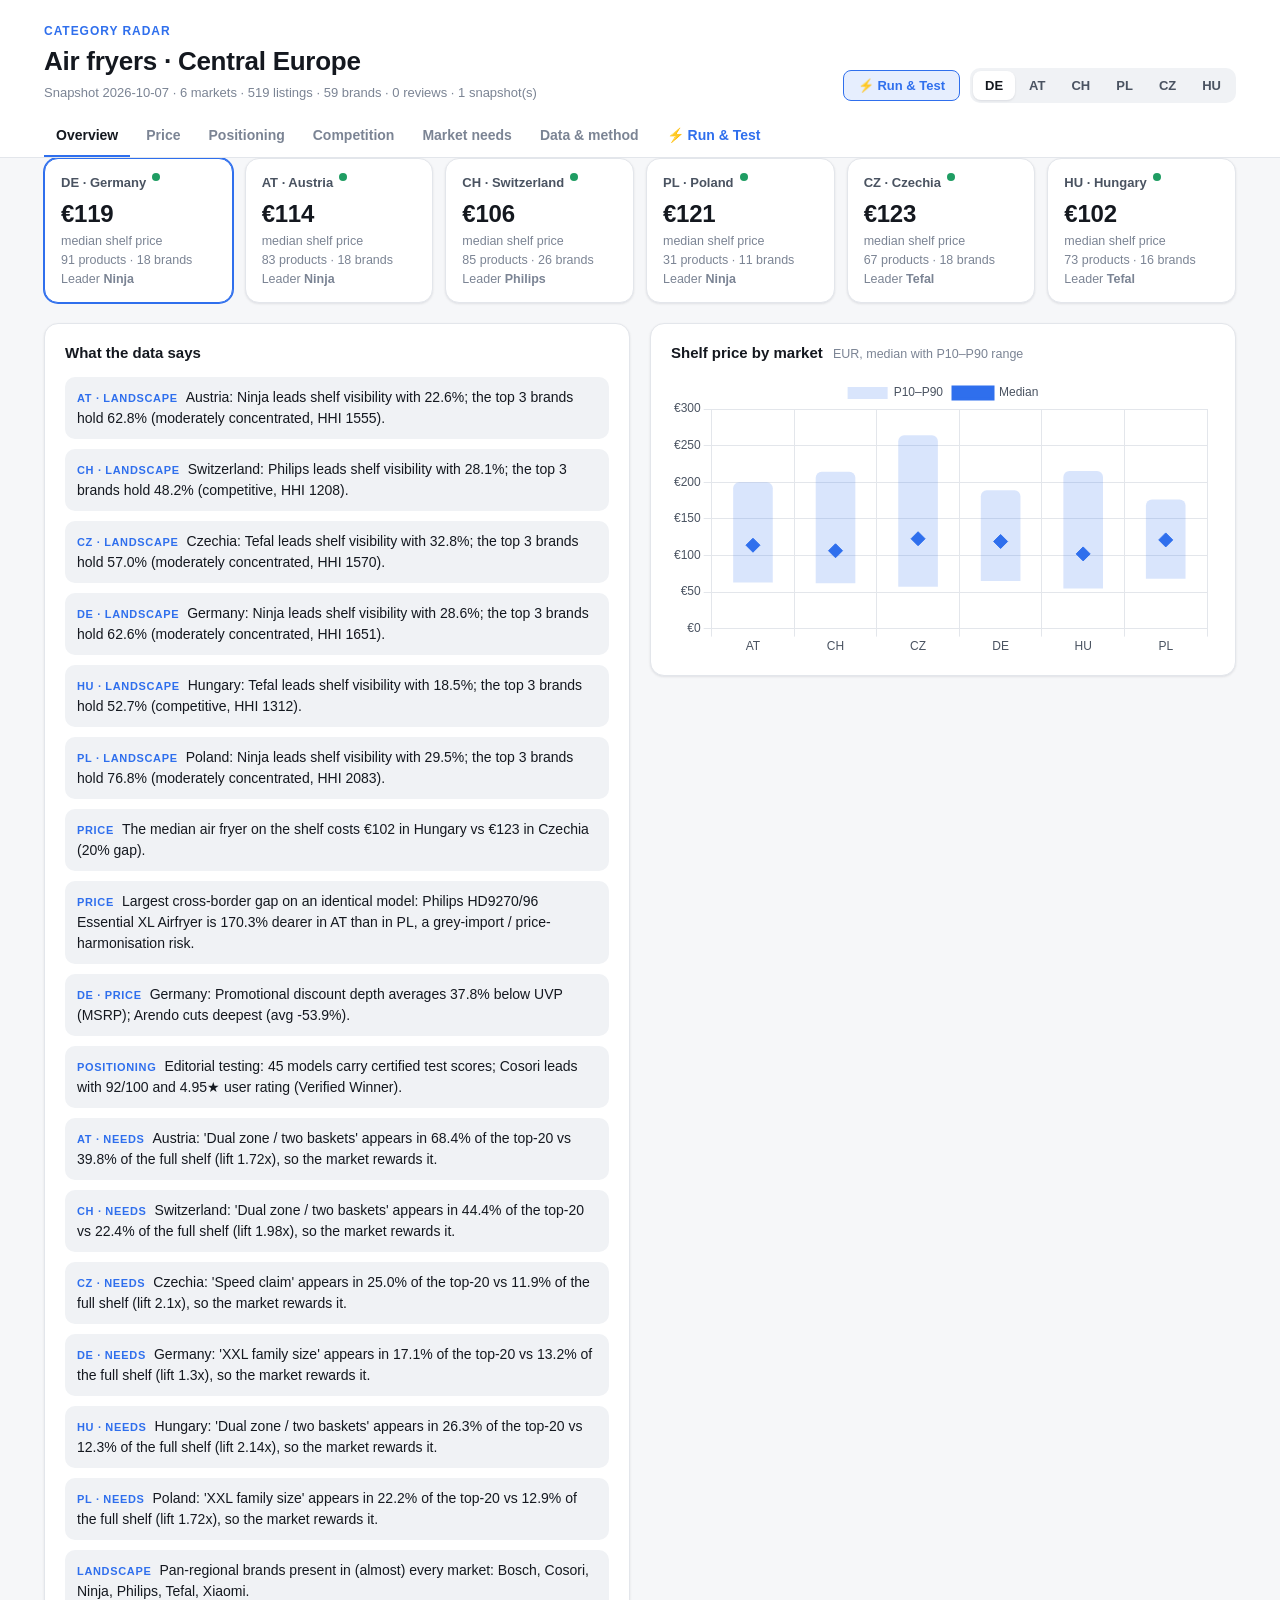
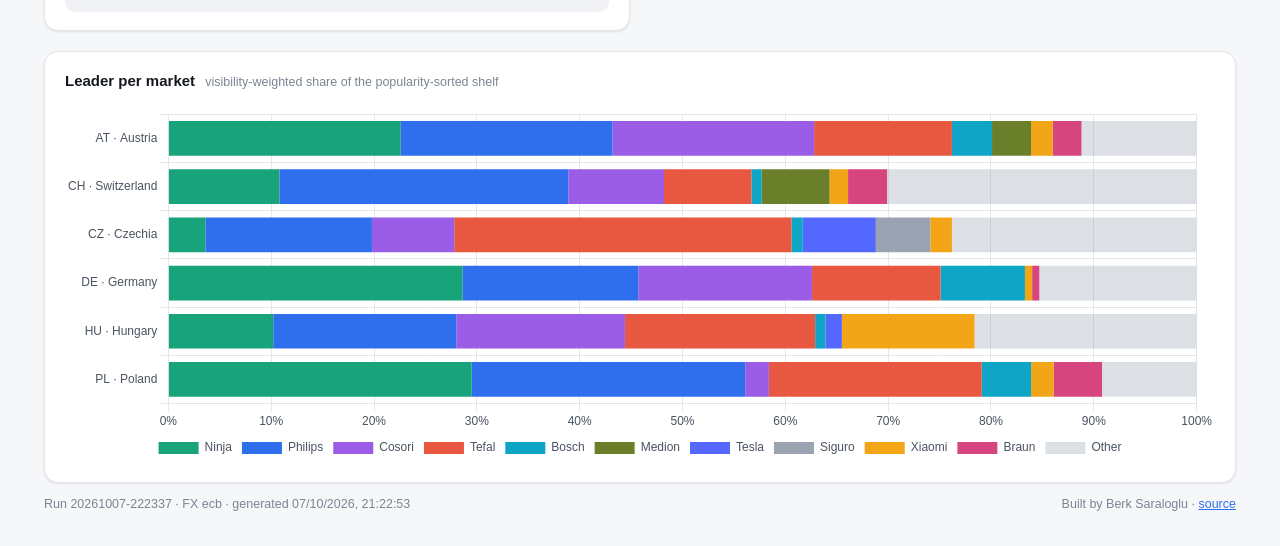
==== commit ceb10afe: "feat: commercial GTM intelligence suite, SaaS multi-tenancy, and CI hardening - Commercial GTM Modul" ====
--- a/site/index.html
+++ b/site/index.html
@@ -260,6 +260,8 @@
             <button id="btn-probe-health" class="btn-action">🩺 Ping Health Probe (:8765 or /health)</button>
             <button id="btn-probe-api" class="btn-action">🌐 Ping REST API (/api/v1)</button>
             <button id="btn-probe-ready" class="btn-action">🛡️ Check Readiness Probe</button>
+            <button id="btn-probe-alerts" class="btn-action">🚨 Fetch GTM Alerts</button>
+            <button id="btn-probe-battlecard" class="btn-action">🎯 Fetch Sample Battlecard</button>
           </div>
           <div id="probe-output-wrap" class="probe-output-wrap" hidden>
             <div class="probe-output-head">
@@ -281,11 +283,15 @@
                 <select id="builder-action">
                   <option value="doctor">radar doctor (Verify scrapers &amp; channels)</option>
                   <option value="run">radar run (Collect shelf data &amp; analyze)</option>
+                  <option value="battlecard">radar battlecard (Generate commercial sales battlecard)</option>
+                  <option value="alert">radar alert (Autonomous GTM early warnings &amp; webhooks)</option>
+                  <option value="jbp">radar jbp (Retailer assortment gap analysis)</option>
                   <option value="report">radar report (Generate executive brief)</option>
                   <option value="api">radar api (Start FastAPI REST service)</option>
                   <option value="health">radar health (Start monitoring daemon)</option>
                   <option value="serve">radar serve (Start dashboard web server)</option>
                   <option value="export">radar export (Rebuild JSON &amp; CSVs)</option>
+                  <option value="categories">radar categories (List category profiles)</option>
                   <option value="migrate">radar migrate (Run Alembic migrations)</option>
                   <option value="mkdocs">mkdocs serve (Serve documentation site)</option>
                   <option value="pytest">pytest (Run test suite &amp; coverage)</option>
@@ -417,7 +423,7 @@
               <code>curl -s http://127.0.0.1:8765/health | jq .</code>
               <button class="btn-copy" data-copy="curl -s http://127.0.0.1:8765/health | jq .">📋 Copy</button>
             </div>
-            <p class="hint-small">Monitors SQLite database size, last run completion status, and disk space.</p>
+            <p class="hint-small">Monitors SQLite database size, last run completion status, and free disk capacity.</p>
           </div>
 
           <div class="playbook-item">
